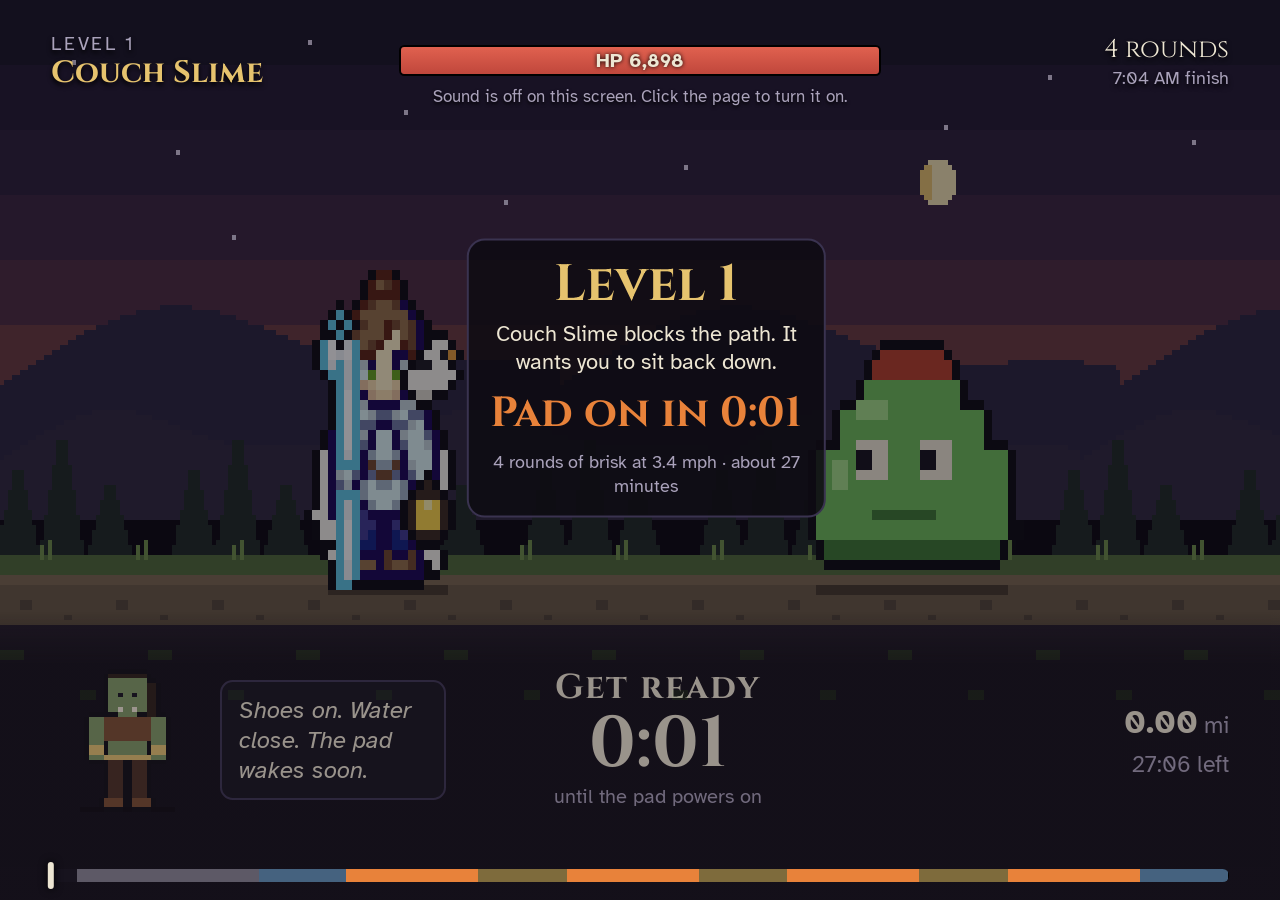
==== battle.html @ 7fdb3bf8 "Update" ====
<!doctype html>
<html lang="en">
<head>
  <meta charset="utf-8">
  <meta name="viewport" content="width=device-width, initial-scale=1">
  <title>Battle Walk · The Brawnforge</title>
  <!--
    battle.html - the walk pad battle for the TV. tv-cue/cast_mara.py casts it at walk time.
    Christon the Cleric fights a monster while you walk. Everything follows the Uno's
    progressive_walk.ino timeline to the second: warm-up, each brisk and easy block, cooldown.
    The ground and her steps move at the pad's speed, and the monster's HP is your distance.
    Display only: no buttons, no saved data.

    In the address:
      level=3        which walk level (1 to 8), same table as the Uno
      t0=...         when the pad's plug turned on, in milliseconds since 1970 (the computer adds this)
      walk=2         which walk this is at this level (1 to 3), for the "walks to next level" line
      offset=2       nudge in seconds if the TV runs ahead (+) or behind (-) the Uno
      sound=0        no sound at all
    When the walk ends, the victory card shows a QR code. Scanning it claims the walk in The Brawnforge.
      music=0        no music (chimes, zaps and Mara still play)
    For trying it out:
      speed=20       runs 20 times faster (no t0 needed)
      at=754         freezes at 754 seconds in (used to check each screen)
  -->
  <link rel="preconnect" href="https://fonts.googleapis.com">
  <link rel="stylesheet" href="https://fonts.googleapis.com/css2?family=Atkinson+Hyperlegible:wght@400;700&family=Cinzel:wght@600;700&display=swap">
  <style>
    :root {
      --bg: #15121d;
      --ink: #ede6d3;
      --muted: #aaa2bb;
      --line: #3a3350;
      --gold: #e6c36e;
      --ember: #e8823a;
      --blood: #c0473c;
      --sky: #7fb3e8;
      --display: "Cinzel", Georgia, serif;
      --body: "Atkinson Hyperlegible", "Segoe UI", system-ui, sans-serif;
    }
    * { box-sizing: border-box; }
    html, body { margin: 0; height: 100%; overflow: hidden; background: var(--bg); color: var(--ink); font-family: var(--body); }

    /* The world is drawn small (320 x 180) and scaled up, so every pixel stays sharp */
    #world { position: fixed; inset: 0; width: 100vw; height: 100vh; image-rendering: pixelated; }

    /* TVs crop the edges a little, so the words stay inside a safe margin */
    .top {
      position: fixed; left: 4vw; right: 4vw; top: 3.5vh;
      display: grid; grid-template-columns: 1fr 1.5fr 1fr; align-items: center; gap: 2vw;
      text-shadow: 0 .3vh .6vh #000;
    }
    .foe-level { font-size: 1.5vw; letter-spacing: .14em; text-transform: uppercase; color: var(--muted); }
    .foe-name { font-family: var(--display); font-weight: 700; font-size: 2.4vw; color: var(--gold); line-height: 1.1; }
    .hp { position: relative; height: 3.4vh; border: .3vh solid #000; background: #2a1f27; border-radius: .6vh; overflow: hidden; }
    .hp-fill { position: absolute; inset: 0; width: 100%; background: linear-gradient(#e0614f, var(--blood)); transform-origin: left; }
    .hp-text { position: absolute; inset: 0; display: grid; place-items: center; font-weight: 700; font-size: 1.6vw; text-shadow: 0 0 .5vh #000; }
    .round { text-align: right; font-family: var(--display); font-size: 2vw; color: var(--ink); }
    .round small { display: block; font-family: var(--body); font-size: 1.4vw; color: var(--muted); }

    .bottom {
      position: fixed; left: 0; right: 0; bottom: 0; height: 32vh;
      padding: 2vh 4vw 5.5vh;
      background: linear-gradient(transparent, rgba(13, 11, 18, .88) 18%);
      display: grid; grid-template-columns: 1.1fr 1fr 1fr; gap: 2.5vw; align-items: center;
    }
    .coach { display: flex; align-items: center; gap: 1.2vw; }
    #mara { width: 17vh; height: 17vh; image-rendering: pixelated; flex: none; }
    .bubble {
      padding: 1.4vh 1.4vw; border: .25vh solid var(--line); border-radius: 1vw; background: rgba(21, 18, 29, .9);
      font-size: 1.9vw; font-style: italic; line-height: 1.25; min-height: 7vh;
    }
    .phase { text-align: center; }
    .phase-name { font-family: var(--display); font-weight: 700; font-size: 2.7vw; letter-spacing: .06em; line-height: 1; }
    .phase-speed { font-size: 1.8vw; color: var(--muted); margin-top: .4vh; }
    .count { font-family: var(--display); font-weight: 700; font-size: 5.6vw; line-height: 1; margin-top: .4vh; font-variant-numeric: tabular-nums; }
    .count.soon { color: var(--ember); animation: pulse .5s ease-in-out infinite alternate; }
    @keyframes pulse { to { transform: scale(1.06); } }
    .then { font-size: 1.6vw; color: var(--muted); margin-top: .4vh; }
    .stats { text-align: right; font-size: 1.8vw; line-height: 1.5; color: var(--muted); }
    .stats b { color: var(--ink); font-size: 2.6vw; }

    /* Where you are in the whole walk */
    .track { position: fixed; left: 4vw; right: 4vw; bottom: 2vh; height: 1.4vh; display: flex; border-radius: .7vh; overflow: hidden; background: #000; }
    .track span { height: 100%; }
    .marker { position: fixed; bottom: 1.2vh; width: .5vw; height: 3vh; background: var(--ink); border-radius: .3vw; box-shadow: 0 0 1vh #000; transform: translateX(-50%); }

    /* Damage numbers float up off the monster */
    .hit { position: fixed; font-family: var(--display); font-weight: 700; font-size: 3.2vw; color: #fff3b0; text-shadow: 0 .3vh 0 #000, 0 0 1vh #000; pointer-events: none; transform: translate(-50%, -50%); }

    /* Big center cards: before the belt starts, and the victory */
    .card {
      position: fixed; left: 50.5%; top: 42%; transform: translate(-50%, -50%);
      width: 28vw; padding: 2vh 1.6vw; text-align: center;
      background: rgba(13, 11, 18, .86); border: .3vh solid var(--line); border-radius: 1.4vw;
    }
    .card.won { left: 72%; top: 47%; width: 36vw; }   /* the foe is gone, so the victory card takes its spot */
    .qr { display: block; margin: 1.6vh auto 0; width: 24vh; height: 24vh; padding: 1vh; background: #fff; border-radius: .8vw; image-rendering: pixelated; }
    .card h1 { margin: 0; font-family: var(--display); font-size: 4vw; color: var(--gold); line-height: 1; }
    .card p { margin: 1.1vh 0 0; font-size: 1.7vw; line-height: 1.3; }
    .card .big { font-family: var(--display); font-weight: 700; font-size: 3.3vw; color: var(--ember); font-variant-numeric: tabular-nums; }
    .card .small { font-size: 1.4vw; color: var(--muted); }
    .sound-note { position: fixed; left: 50%; top: 9.5vh; transform: translateX(-50%); font-size: 1.3vw; color: var(--muted); text-shadow: 0 .2vh .4vh #000; }
    [hidden] { display: none !important; }
  </style>
</head>
<body>
  <canvas id="world" width="320" height="180"></canvas>

  <header class="top">
    <div>
      <div class="foe-level" id="foeLevel"></div>
      <div class="foe-name" id="foeName"></div>
    </div>
    <div class="hp"><div class="hp-fill" id="hpFill"></div><div class="hp-text" id="hpText"></div></div>
    <div class="round" id="round"></div>
  </header>

  <section class="bottom" id="bottom">
    <div class="coach">
      <canvas id="mara" width="32" height="32" role="img" aria-label="Mara the Unbent"></canvas>
      <div class="bubble" id="bubble"></div>
    </div>
    <div class="phase">
      <div class="phase-name" id="phaseName"></div>
      <div class="phase-speed" id="phaseSpeed"></div>
      <div class="count" id="count"></div>
      <div class="then" id="then"></div>
    </div>
    <div class="stats" id="stats"></div>
  </section>

  <div class="track" id="track"></div>
  <div class="marker" id="marker"></div>
  <div class="sound-note" id="soundNote" hidden>Sound is off on this screen. Click the page to turn it on.</div>
  <div class="hit" id="hit0"></div>
  <div class="hit" id="hit1"></div>

  <div class="card" id="card" hidden>
    <h1 id="cardTitle"></h1>
    <p id="cardLine"></p>
    <p class="big" id="cardBig"></p>
    <p class="small" id="cardSmall"></p>
    <canvas class="qr" id="qr" hidden role="img" aria-label="QR code to claim this walk"></canvas>
  </div>

  <!-- Mara's drawings from the app (SPRITES, PAL, playSprite). Nothing else from the app. -->
  <script src="js/data/sprites.js"></script>
  <script src="js/sprite.js"></script>
  <script src="js/vendor/qrcode.js"></script>

  <script>
  (function () {
    const params = new URLSearchParams(location.search);
    const num = (name, fallback) => (params.has(name) && !isNaN(Number(params.get(name))) ? Number(params.get(name)) : fallback);

    // ===== The Uno's walk, copied from progressive_walk.ino. Keep these the same as the sketch. =====
    const LEVELS = [   // { + presses for brisk, brisk minutes, easy minutes, rounds }
      [2, 3, 2, 4], [2, 4, 2, 4], [2, 4, 1, 5], [2, 5, 1, 5],
      [3, 3, 2, 5], [3, 4, 2, 5], [3, 5, 1, 5], [3, 6, 1, 5],
    ];
    const UNO = {
      bootMs: 300,         // the Uno starting up after the plug turns on
      warningSec: 30, startPresses: 1, hopOnSec: 60,
      rampPresses: 11, rampSec: 180, warmupMin: 2, cooldownMin: 2,
      pressMs: 150, gapMs: 600,
    };
    const STEP_MPH = 0.2;  // one + press on this pad
    const BASE_MPH = 3.0;

    const level = Math.min(8, Math.max(1, Math.round(num('level', 1))));
    const walkNo = Math.round(num('walk', 0));   // 1 to 3, if the computer told us
    const perLevel = 3;

    /** Works out the whole walk the way the Uno runs it, in seconds from the plug turning on. */
    function buildWalk(lvl) {
      const [presses, briskMin, easyMin, rounds] = LEVELS[lvl - 1];
      const press = UNO.pressMs + UNO.gapMs;
      let ms = UNO.bootMs;
      const speeds = [{ t: 0, mph: 0 }];
      const segs = [];
      const add = (type, start, extra) => segs.push(Object.assign({ type, start: start / 1000, end: ms / 1000 }, extra));
      const wait = (sec) => { ms += sec * 1000 + 600; }; // waitSeconds() beeps twice (0.6 s) 5 s before the end

      ms += 2000 + lvl * 700 + 2000;                          // low beeps = the level
      ms += Math.ceil(UNO.warningSec / 5) * 5000;             // one beep every 5 seconds
      ms += 900;                                              // three fast beeps
      const beltOn = ms + UNO.pressMs;                        // ON/OFF: the belt starts at 0.6
      speeds.push({ t: beltOn / 1000, mph: 0.6 });
      ms += UNO.startPresses * press + 1000;
      segs.push({ type: 'boot', start: 0, end: beltOn / 1000 });

      let start = beltOn;
      wait(UNO.hopOnSec);
      add('hopon', start, { mph: 0.6 });

      start = ms;
      for (let i = 0; i < UNO.rampPresses; i++) {
        speeds.push({ t: (ms + UNO.pressMs) / 1000, mph: 0.6 + (BASE_MPH - 0.6) * (i + 1) / UNO.rampPresses });
        ms += press + Math.floor(UNO.rampSec * 1000 / UNO.rampPresses);
      }
      add('ramp', start, { mph: BASE_MPH });

      start = ms;
      wait(UNO.warmupMin * 60);
      add('warmup', start, { mph: BASE_MPH });

      const brisk = BASE_MPH + presses * STEP_MPH;
      for (let r = 1; r <= rounds; r++) {
        start = ms;
        for (let k = 1; k <= presses; k++) { speeds.push({ t: (ms + UNO.pressMs) / 1000, mph: BASE_MPH + k * STEP_MPH }); ms += press; }
        wait(briskMin * 60);
        add('brisk', start, { mph: brisk, round: r });

        start = ms;
        for (let k = 1; k <= presses; k++) { speeds.push({ t: (ms + UNO.pressMs) / 1000, mph: brisk - k * STEP_MPH }); ms += press; }
        const last = r === rounds;
        wait((last ? UNO.cooldownMin : easyMin) * 60);
        add(last ? 'cooldown' : 'easy', start, { mph: BASE_MPH, round: r });
      }

      ms += 900;                                               // three beeps, then ON/OFF: the pad ramps itself down
      const end = (ms + UNO.pressMs) / 1000;
      speeds.push({ t: end, mph: 0 });

      // Miles walked at each speed change, so distance at any moment is quick to find
      let miles = 0;
      speeds.forEach((s, i) => {
        if (i > 0) miles += speeds[i - 1].mph * (s.t - speeds[i - 1].t) / 3600;
        s.miles = miles;
      });
      return { segs, speeds, end, rounds, brisk, totalMiles: miles };
    }

    const WALK = buildWalk(level);

    function speedAt(t) {
      let s = WALK.speeds[0];
      for (const p of WALK.speeds) { if (p.t <= t) s = p; else break; }
      return s;
    }
    function milesAt(t) {
      const s = speedAt(t);
      return s.miles + s.mph * (Math.max(t, s.t) - s.t) / 3600;
    }
    function segAt(t) {
      if (t < 0) return { type: 'before', start: -Infinity, end: 0, index: -1 };
      for (let i = 0; i < WALK.segs.length; i++) {
        if (t < WALK.segs[i].end) return Object.assign({ index: i }, WALK.segs[i]);
      }
      return { type: 'done', start: WALK.end, end: Infinity, index: WALK.segs.length };
    }

    // ===== The clock: seconds since the plug turned on =====
    const offset = num('offset', 0);
    const fixedAt = params.has('at') ? num('at', 0) : null;
    const speedUp = num('speed', 1);
    const t0 = params.has('t0') ? num('t0', Date.now()) : Date.now() + 2000;
    const loadedAt = Date.now();
    function now() {
      if (fixedAt !== null) return fixedAt;
      if (speedUp !== 1) return ((loadedAt - t0) + (Date.now() - loadedAt) * speedUp) / 1000 + offset;
      return (Date.now() - t0) / 1000 + offset;
    }

    // ===== The foes, one per level =====
    const FOES = [
      { name: 'Couch Slime', line: 'It wants you to sit back down.', draw: slime, pal: { m: '#6fbf5a', n: '#a6e08a', d: '#3d7a35', x: '#b8402c' } },
      { name: 'Snooze Bat', line: 'It feeds on the snooze button.', draw: bat, pal: { m: '#6a4f8a', n: '#9b86b8', d: '#3e2c57', x: '#c0566b' } },
      { name: 'Doomscroll Wisp', line: 'It glows like a phone at 2 a.m.', draw: wisp, pal: { m: '#8fb8e8', n: '#d4e6ff', d: '#2b3a55', x: '#7fe8ff' } },
      { name: 'Someday Toad', line: 'It croaks "tomorrow" every time.', draw: toad, pal: { m: '#8a8f3a', n: '#d6d08a', d: '#555a22', x: '#e8823a' } },
      { name: 'Gloom Golem', line: 'Heavy. Slow. Beatable.', draw: golem, pal: { m: '#8b8f99', n: '#b9bdc6', d: '#5a5e68', x: '#b47cff' } },
      { name: 'Excuse Imp', line: 'It has a reason for everything.', draw: imp, pal: { m: '#c0473c', n: '#f2ead8', d: '#7a2a2a', x: '#2b1d14' } },
      { name: 'Lethargy Wyrm', line: 'It coils around tired legs.', draw: wyrm, pal: { m: '#7a5aa8', n: '#c9b3e8', d: '#4b3570', x: '#ffe08a' } },
      { name: 'The Sloth King', line: 'The last boss of the couch.', draw: slothKing, pal: { m: '#8a6a4a', n: '#d9c3a0', d: '#4a3526', x: '#e6c36e' }, boss: true },
    ];
    const FOE = FOES[level - 1];

    // ===== Pixel art. Each part is [color letter, x, y, width, height] on a 32 x 32 grid. =====
    const COMMON = { v: '#f2ead8', E: '#15121d' };
    // Christon the Cleric, copied pixel for pixel from her sprite in the Shawnee Home Hub.
    // One letter per pixel, '.' = empty. 18 wide, 32 tall.
    const CLERIC_PAL = {
      B: '#190657', C: '#5ec8e6', D: '#f7f5ee', E: '#ddf6f7', F: '#95714b', G: '#724930',
      H: '#5a2314', I: '#6e79a6', J: '#c2d2d9', K: '#ffffff', L: '#3a2a20', M: '#a1b3c6',
      N: '#fff2ca', O: '#eef3f7', P: '#ffd84a', Q: '#3f3b93', R: '#132385', S: '#f6dcaf',
      T: '#1c1a22', U: '#e4c19c', V: '#65a520', W: '#dcd8cd', X: '#e39a3b', Y: '#fff3b0',
    };
    const CLERIC = [
      '........HH........',
      '.......HFGH.......',
      '.......HHHH.......',
      '......HGFFGB......',
      '...C.HFFFFFFB.....',
      '..C.C.GFFHGFGB....',
      '...C.GFFFHNFGB....',
      '.CK.OCFGHNNHGB.DD.',
      '.CKOKCHHNNBBH.DDTX',
      '.COCOCJBNNBJ.TTDD.',
      '..CCOCEVNNV.DDDDDD',
      '...COCUSNNS.DDDDD.',
      '...CKCBUSSUB.WW...',
      '...CKCJBBBBJJ.....',
      '...CKCEJIIJEIIB...',
      '...CKCIIBBIIJEB...',
      '..BCKCJBEEBJEEIB..',
      '..BCKCIBEEBIEEJB..',
      '.DBCOCBMEEMBEEEBD.',
      '.DBCCCBGMMGBJEEBD.',
      '.DBJEIBIGGIBIE.BD.',
      '.DBIJBMEMMEMB.L.D.',
      '.DBCCCMEEEEM.LLL..',
      '.DBCOCBMEEM.LPYPL.',
      'DDBCOCQBBBB.LPPPL.',
      '.DDCKCQQBBQ.LPPPL.',
      '.DDCKCQRBBRQ.LLL..',
      '...CKCRRBBRRB.....',
      '..DCKCBBBGBBGBDD..',
      '...COCFFBGFFGB.D..',
      '...COCBBBBBBBB....',
      '...CC.............',
    ];
    const CLERIC_LEFT = 7;  // where her grid sits on the 32 x 32 canvas

    // Her walk: f = 0 to 3. On 1 and 3 one boot lifts (left, then right). The lantern flickers.
    // cast = the staff blazes white for an attack.
    function cleric(f, cast) {
      const rows = CLERIC.map((r) => r.split(''));
      const lift = f === 1 ? [6, 9] : f === 3 ? [10, 13] : null;
      if (lift) {
        for (let y = 28; y <= 30; y++) for (let x = lift[0]; x <= lift[1]; x++) {
          rows[y - 1][x] = rows[y][x] === '.' ? rows[y - 1][x] : rows[y][x];
          rows[y][x] = y === 30 ? '.' : rows[y + 1][x];
        }
      }
      for (const r of rows) for (let x = 0; x < r.length; x++) {
        if (f % 2 && r[x] === 'P') r[x] = 'Y'; else if (f % 2 && r[x] === 'Y') r[x] = 'P';
        if (cast && x <= 5 && (r[x] === 'C' || r[x] === 'O')) r[x] = 'K';
      }
      const pad = '.'.repeat(CLERIC_LEFT);
      return rows.map((r) => pad + r.join(''));
    }

    // The foes face left, toward her. f = 0 or 1 (their idle bob).
    function slime(f) {
      const s = f ? 1 : 0; // squish
      return [
        ['d', 5, 27, 22, 2], ['m', 4 - s, 18 + s, 24 + 2 * s, 9 - s], ['m', 7 - s, 14 + s, 18 + 2 * s, 4], ['m', 10, 11 + s, 12, 3],
        ['n', 9, 13 + s, 4, 2], ['n', 6 - s, 19 + s, 2, 3], ['x', 11, 9 + s, 10, 2], ['x', 12, 8 + s, 8, 1],
        ['v', 9, 17 + s, 4, 4], ['v', 17, 17 + s, 4, 4], ['E', 9, 18 + s, 2, 2], ['E', 17, 18 + s, 2, 2], ['d', 11, 24, 8, 1],
      ];
    }
    function bat(f) {
      const w = f ? 4 : 0; // wings up or down
      return [
        ['d', 2, 8 + w, 10, 3], ['d', 4, 11 + w, 8, 3], ['d', 7, 14 + w, 5, 2],
        ['d', 20, 8 + w, 10, 3], ['d', 20, 11 + w, 8, 3], ['d', 20, 14 + w, 5, 2],
        ['m', 12, 11, 8, 10], ['m', 12, 8, 2, 3], ['m', 18, 8, 2, 3], ['n', 13, 16, 6, 4],
        ['x', 13, 6, 6, 2], ['x', 18, 4, 2, 2], ['v', 19, 3, 1, 1],
        ['E', 13, 13, 2, 1], ['E', 17, 13, 2, 1], ['v', 15, 18, 1, 1], ['n', 14, 21, 1, 2], ['n', 17, 21, 1, 2],
      ];
    }
    function wisp(f) {
      const s = f ? 1 : 0;
      return [
        ['m', 9, 6, 14, 16], ['m', 7, 9, 18, 12], ['n', 10, 8, 3, 3],
        ['m', 7 + s, 21, 4, 3], ['m', 14 + s, 21, 4, 3], ['m', 21 - s, 21, 4, 2],
        ['E', 11, 12, 2, 3], ['E', 17, 12, 2, 3], ['d', 13, 17, 4, 1],
        ['m', 6, 16, 3, 2], ['d', 2, 13, 5, 9], ['x', 3, 14, 3, 6], ['v', 4, 15, 1, 1],
      ];
    }
    function toad(f) {
      const p = f ? 2 : 0; // throat puffs out
      return [
        ['d', 3, 24, 6, 3], ['d', 23, 24, 6, 3], ['m', 4, 16, 24, 10], ['m', 7, 13, 18, 3],
        ['m', 7, 9, 6, 5], ['m', 19, 9, 6, 5], ['v', 8, 10, 4, 3], ['v', 20, 10, 4, 3], ['E', 8, 11, 2, 2], ['E', 20, 11, 2, 2],
        ['n', 9 - p, 19, 14 + p, 6], ['d', 6, 17, 20, 1], ['d', 14, 14, 2, 1], ['d', 22, 15, 2, 1], ['d', 25, 19, 2, 1],
      ];
    }
    function golem(f) {
      const a = f ? 1 : 0;
      return [
        ['n', 9, 0, 14, 3], ['n', 7, 1, 4, 2], ['n', 21, 1, 4, 2], ['x', 12, 3, 1, 1], ['x', 17, 4, 1, 1],
        ['d', 9, 23, 5, 7], ['d', 18, 23, 5, 7], ['m', 7, 12, 18, 11], ['m', 11, 5, 10, 7],
        ['d', 3, 12 + a, 4, 12], ['d', 25, 12 - a, 4, 12], ['m', 2, 24 + a, 6, 4], ['m', 24, 24 - a, 6, 4],
        ['x', 12, 8, 3, 2], ['x', 17, 8, 3, 2], ['d', 14, 15, 1, 4], ['d', 15, 18, 3, 1], ['n', 8, 13, 4, 2],
      ];
    }
    function imp(f) {
      const w = f ? 2 : 0;
      return [
        ['d', 2, 10 - w, 8, 8], ['d', 22, 10 - w, 8, 8],
        ['m', 12, 23, 3, 5], ['m', 17, 23, 3, 5], ['m', 12, 15, 8, 8], ['m', 10, 6, 12, 9],
        ['x', 9, 2, 2, 4], ['x', 21, 2, 2, 4],
        ['m', 20, 21, 6, 2], ['m', 25, 18, 2, 3], ['d', 25, 15, 3, 3],
        ['v', 12, 9, 3, 2], ['v', 17, 9, 3, 2], ['E', 12, 9, 1, 2], ['E', 17, 9, 1, 2], ['v', 13, 12, 6, 1],
        ['n', 4, 17, 6, 9], ['d', 5, 19, 4, 1], ['d', 5, 21, 4, 1], ['d', 5, 23, 3, 1], ['m', 9, 18, 3, 2],
      ];
    }
    function wyrm(f) {
      const h = f ? 1 : 0;
      return [
        ['m', 6, 22, 22, 6], ['m', 9, 18, 16, 4], ['n', 9, 25, 18, 2],
        ['m', 8, 9 + h, 5, 10], ['n', 9, 12 + h, 2, 7], ['m', 3, 5 + h, 10, 6], ['m', 1, 7 + h, 3, 3],
        ['x', 6, 6 + h, 2, 2], ['E', 6, 7 + h, 1, 1], ['d', 2, 8 + h, 1, 1],
        ['d', 12, 16, 2, 2], ['d', 17, 16, 2, 2], ['d', 22, 20, 2, 2], ['d', 9, 4 + h, 2, 2], ['d', 12, 5 + h, 2, 2],
      ];
    }
    function slothKing(f) {
      const a = f ? 1 : 0;
      return [
        ['d', 9, 26, 5, 4], ['d', 18, 26, 5, 4], ['m', 7, 10, 18, 16],
        ['m', 2, 12 + a, 5, 13], ['m', 25, 12 - a, 5, 13], ['v', 2, 25 + a, 1, 2], ['v', 4, 25 + a, 1, 2], ['v', 26, 25 - a, 1, 2], ['v', 28, 25 - a, 1, 2],
        ['n', 11, 15, 10, 9], ['m', 9, 3, 14, 9], ['n', 11, 6, 10, 5], ['d', 11, 7, 4, 2], ['d', 17, 7, 4, 2],
        ['E', 12, 7, 1, 1], ['E', 18, 7, 1, 1], ['E', 15, 9, 2, 1],
        ['x', 11, 1, 10, 2], ['x', 11, 0, 1, 1], ['x', 15, 0, 2, 1], ['x', 20, 0, 1, 1], ['c', 15, 1, 2, 1],
      ];
    }

    /** Draws parts to a small canvas with the same dark outline as Mara. white = a hit flash. */
    const spriteCache = new Map();
    function sprite(key, parts, pal, white, halo) {
      const id = key + (white ? ':w' : '') + (halo ? ':h' + halo : '');
      if (halo) white = halo;
      if (spriteCache.has(id)) return spriteCache.get(id);
      const size = 32;
      const grid = Array.from({ length: size }, () => Array(size).fill(null));
      const colorOf = (ch) => (ch === 'c' && !pal.c ? '#e6c36e' : (pal[ch] || COMMON[ch] || '#ff00ff'));
      if (typeof parts[0] === 'string') {   // letter rows, one letter per pixel
        parts.forEach((row, y) => [...row].forEach((ch, x) => {
          if (ch !== '.' && y < size && x < size) grid[y][x] = white ? (white === true ? '#ffffff' : white) : colorOf(ch);
        }));
      } else {                              // rectangles
        for (const [ch, x0, y0, w, h] of parts) {
          for (let y = Math.max(0, y0); y < Math.min(size, y0 + h); y++)
            for (let x = Math.max(0, x0); x < Math.min(size, x0 + w); x++) grid[y][x] = white ? (white === true ? '#ffffff' : white) : colorOf(ch);
        }
      }
      const canvas = document.createElement('canvas');
      canvas.width = canvas.height = size;
      const g = canvas.getContext('2d');
      const solid = (x, y) => y >= 0 && y < size && x >= 0 && x < size && grid[y][x];
      g.fillStyle = '#0d0b12';
      if (!halo) for (let y = 0; y < size; y++) for (let x = 0; x < size; x++)
        if (!solid(x, y) && (solid(x + 1, y) || solid(x - 1, y) || solid(x, y + 1) || solid(x, y - 1))) g.fillRect(x, y, 1, 1);
      for (let y = 0; y < size; y++) for (let x = 0; x < size; x++)
        if (grid[y][x]) { g.fillStyle = grid[y][x]; g.fillRect(x, y, 1, 1); }
      spriteCache.set(id, canvas);
      return canvas;
    }

    // ===== Drawing the world (320 x 180, scaled up) =====
    const world = document.getElementById('world');
    const g = world.getContext('2d');
    g.imageSmoothingEnabled = false;
    const GROUND = 118;             // where feet land
    const PX_PER_MILE = 21600;      // 3.0 mph scrolls 18 pixels a second
    const CLERIC_X = 64;
    const FOE_X = 196;
    const FOE_SCALE = FOE.boss ? 2.5 : 2;

    const SKY = ['#1a1528', '#221a33', '#2c1f3b', '#3a2540', '#4d2c42', '#6a3a40', '#8a4b3c'];
    const STARS = [[18, 12], [44, 30], [77, 8], [101, 22], [140, 14], [171, 33], [205, 9], [236, 25], [262, 15], [298, 28], [126, 40], [58, 47]];

    function hills(scroll, factor, every, base, color, height) {
      g.fillStyle = color;
      const shift = -((scroll * factor) % every);
      for (let x = shift - every; x < 320 + every; x += every) {
        for (let i = 0; i < every; i++) {
          const k = i / every;
          const h = height * (0.55 + 0.45 * Math.sin(k * Math.PI)) * (0.8 + 0.2 * Math.sin(k * 7.1));
          g.fillRect(Math.floor(x + i), Math.floor(base - h), 1, Math.ceil(h) + 2);
        }
      }
    }
    function trees(scroll, factor, every, base, color) {
      const shift = -((scroll * factor) % every);
      g.fillStyle = color;
      for (let x = shift - every; x < 320 + every; x += every) {
        for (const [dx, tall] of [[4, 18], [15, 24], [27, 15]]) {
          const cx = Math.floor(x + dx);
          for (let y = 0; y < tall; y++) {
            const half = Math.floor((y / tall) * 5) + 1;
            g.fillRect(cx - half, base - tall + y, half * 2 + 1, 1);
          }
          g.fillRect(cx, base, 1, 3);
        }
      }
    }
    function ground(scroll) {
      g.fillStyle = '#2b2330'; g.fillRect(0, GROUND - 6, 320, 74);
      g.fillStyle = '#6b5a46'; g.fillRect(0, GROUND - 3, 320, 10);           // the path
      g.fillStyle = '#7d6a52'; g.fillRect(0, GROUND - 3, 320, 2);
      g.fillStyle = '#4f6b3a'; g.fillRect(0, GROUND - 7, 320, 4);            // grass edge
      const shift = -(scroll % 24);
      for (let x = shift - 24; x < 344; x += 24) {
        g.fillStyle = '#54473a'; g.fillRect(Math.floor(x + 5), GROUND + 2, 3, 2); g.fillRect(Math.floor(x + 16), GROUND + 5, 2, 1);
        g.fillStyle = '#6f8f4a'; g.fillRect(Math.floor(x + 10), GROUND - 9, 1, 3); g.fillRect(Math.floor(x + 12), GROUND - 10, 1, 4);
      }
      const shift2 = -((scroll * 1.4) % 37);
      g.fillStyle = '#3d4f2e';
      for (let x = shift2 - 37; x < 360; x += 37) { g.fillRect(Math.floor(x), GROUND + 12, 6, 2); g.fillRect(Math.floor(x + 20), GROUND + 20, 4, 2); }
    }

    function drawWorld(t, seg) {
      const miles = milesAt(t);
      const scroll = miles * PX_PER_MILE;
      SKY.forEach((c, i) => { g.fillStyle = c; g.fillRect(0, i * 13, 320, 14); });
      g.fillStyle = '#d9cfe8'; for (const [x, y] of STARS) g.fillRect(x, y, 1, 1);
      g.fillStyle = '#f2e3b3'; g.fillRect(231, 33, 7, 7); g.fillRect(232, 32, 5, 9); g.fillRect(230, 34, 9, 5);
      g.fillStyle = '#e6c36e'; g.fillRect(230, 34, 2, 5); g.fillRect(231, 33, 2, 7); // the moon
      hills(scroll, 0.06, 140, 92, '#2a2440', 34);
      hills(scroll, 0.16, 90, 102, '#30283f', 22);
      trees(scroll, 0.4, 44, GROUND - 6, '#1f2a26');
      ground(scroll);

      const done = seg.type === 'done';
      const sinceEnd = t - WALK.end;
      const mph = speedAt(t).mph;
      const casting = seg.type === 'brisk' && boltState(t, seg).casting;

      // Her steps follow the distance: about 2.2 feet a step, 2 drawings per step
      const steps = miles * 5280 / 2.2;
      const frame = mph > 0 ? Math.floor(steps * 2) % 4 : 0;
      // Bolts and the final beam start at her staff and pass behind her, so draw them first
      if (seg.type === 'brisk') drawBolt(t, seg, 'trail');
      if (seg.type === 'cooldown' && seg.end - t < 8) finalBeam(t, seg);

      const glow = seg.type === 'easy' || seg.type === 'cooldown';
      const hop = frame % 2 ? 2 : 0;   // a little hop on each step
      if (glow) { // charging: a soft halo around her
        const halo = sprite('cleric' + frame, cleric(frame, false), CLERIC_PAL, false, '#9be4ff');
        g.globalAlpha = 0.3 + 0.15 * Math.sin(t * 3);
        for (const [dx, dy] of [[-3, 0], [3, 0], [0, -3], [0, 3], [-2, -2], [2, -2], [-2, 2], [2, 2]])
          g.drawImage(halo, CLERIC_X + dx, GROUND - 64 - hop + dy, 64, 64);
        g.globalAlpha = 1;
      }
      g.fillStyle = 'rgba(0, 0, 0, .35)'; g.fillRect(CLERIC_X + 18, GROUND - 1, 30, 2);
      g.drawImage(sprite('cleric' + frame + casting, cleric(frame, casting), CLERIC_PAL), CLERIC_X, GROUND - 64 - hop, 64, 64);
      if (casting) { // the star on her staff flares
        const cx = CLERIC_X + 23, cy = GROUND - 64 - hop + 11;
        g.fillStyle = 'rgba(190, 240, 255, .8)';
        g.fillRect(cx - 9, cy, 18, 2); g.fillRect(cx, cy - 9, 2, 18);
        g.fillStyle = '#ffffff'; g.fillRect(cx - 2, cy - 2, 6, 6);
      }

      // The foe: bobs, flashes when hit, falls at the end
      const size = 32 * FOE_SCALE;
      const bob = Math.floor(t * 2) % 2;
      let alpha = 1, squash = 0;
      if (done) { alpha = Math.max(0, 1 - sinceEnd / 1.5); squash = Math.min(1, sinceEnd / 1.5); }
      if (alpha > 0) {
        const flash = !done && seg.type === 'brisk' && boltState(t, seg).impact;
        const shake = flash ? (Math.floor(t * 30) % 2 ? 2 : -2) : 0;
        const h = size * (1 - squash * 0.6);
        g.globalAlpha = alpha;
        g.fillStyle = 'rgba(0, 0, 0, .35)'; g.fillRect(FOE_X + 8, GROUND - 1, size - 16, 2);
        g.drawImage(sprite('foe' + bob + (flash ? 'w' : ''), FOE.draw(bob), FOE.pal, flash), FOE_X + shake, GROUND - h, size, h);
        g.globalAlpha = 1;
      }
      if (done && sinceEnd < 3) burst(FOE_X + size / 2, GROUND - size / 2, sinceEnd);

      if (seg.type === 'brisk') drawBolt(t, seg, 'impact');
      if (glow && !done) sparkles(t);
      if (seg.type === 'boot' || seg.type === 'before') { g.fillStyle = 'rgba(13, 11, 18, .45)'; g.fillRect(0, 0, 320, 180); }
    }

    // Brisk = attack: a holy bolt every 2.5 seconds
    const BOLT_EVERY = 2.5, BOLT_FLY = 0.45;
    function boltState(t, seg) {
      const since = t - seg.start - 1;
      if (since < 0) return { k: -1 };
      const k = Math.floor(since / BOLT_EVERY);
      const into = since - k * BOLT_EVERY;
      return { k, into, casting: into < BOLT_FLY + 0.1, impact: into >= BOLT_FLY && into < BOLT_FLY + 0.3 };
    }
    function drawBolt(t, seg, part) {
      const s = boltState(t, seg);
      if (s.k < 0) return;
      const fromX = CLERIC_X + 22, fromY = GROUND - 55, toX = FOE_X + 20, toY = GROUND - 34;
      if (part === 'trail' && s.into < BOLT_FLY) {
        const p = s.into / BOLT_FLY;
        const x = fromX + (toX - fromX) * p, y = fromY + (toY - fromY) * p;
        const big = s.k === 0 && seg.round > 1; // the first bolt after an easy block is the charged one
        for (let i = 0; i < 6; i++) {
          g.fillStyle = i === 0 ? '#ffffff' : `rgba(94, 200, 230, ${0.85 - i * 0.12})`;
          const r = (big ? 4 : 2) - Math.min(i, 3) * 0.4;
          g.fillRect(Math.floor(x - i * 5 - r), Math.floor(y - i * (toY - fromY) / 50 - r), Math.ceil(r * 2), Math.ceil(r * 2));
        }
      } else if (part === 'impact' && s.impact) {
        const r = 6 + (s.into - BOLT_FLY) * 30;
        g.fillStyle = 'rgba(220, 246, 255, .75)';
        g.fillRect(Math.floor(toX - r / 2), Math.floor(toY - r / 2), Math.ceil(r), Math.ceil(r));
      }
    }
    function sparkles(t) {
      g.fillStyle = '#ddf6f7';
      for (let i = 0; i < 7; i++) {
        const p = (t * 0.6 + i / 7) % 1;
        const x = CLERIC_X + 18 + ((i * 13) % 32);
        g.fillRect(x, Math.floor(GROUND - 8 - p * 60), 1, 2);
      }
    }
    // The last 8 seconds of the cooldown: a beam from her staff that grows until the foe falls
    function finalBeam(t, seg) {
      const p = 1 - (seg.end - t) / 8;
      const fromX = CLERIC_X + 22, fromY = GROUND - 55, toX = FOE_X + 24, toY = GROUND - 16 * FOE_SCALE;
      const thick = 2 + Math.round(p * 5);
      for (let x = fromX; x <= toX; x++) {
        const y = Math.round(fromY + (toY - fromY) * (x - fromX) / (toX - fromX));
        g.fillStyle = `rgba(94, 200, 230, ${0.35 + p * 0.5})`;
        g.fillRect(x, y - thick, 1, thick * 2 + 1);
        g.fillStyle = '#ffffff';
        g.fillRect(x, y, 1, 1);
      }
    }
    function burst(cx, cy, s) {
      for (let i = 0; i < 16; i++) {
        const a = (i / 16) * Math.PI * 2;
        const d = s * 40;
        g.fillStyle = i % 2 ? '#fff3b0' : '#e6c36e';
        g.globalAlpha = Math.max(0, 1 - s / 3);
        g.fillRect(Math.floor(cx + Math.cos(a) * d), Math.floor(cy + Math.sin(a) * d), 2, 2);
      }
      g.globalAlpha = 1;
    }

    // ===== Words on screen =====
    const $ = (id) => document.getElementById(id);
    const NAMES = {
      before: 'Get ready', boot: 'Level ' + level, hopon: 'Step on', ramp: 'Speeding up',
      warmup: 'Warm-up', brisk: 'Brisk', easy: 'Easy', cooldown: 'Cooldown', done: 'Victory',
    };
    const COLORS = { hopon: '#aaa2bb', ramp: '#aaa2bb', warmup: '#7fb3e8', brisk: '#e8823a', easy: '#e6c36e', cooldown: '#7fb3e8', done: '#e6c36e' };

    const MARA = {
      before: ['Shoes on. Water close. The pad wakes soon.'],
      boot: [`Count the beeps. ${level} for level ${level}. Then step on.`],
      hopon: ['Step on. Slow and steady.'],
      ramp: ['Speeding up. Find your rhythm.'],
      warmup: ['Warm-up. Loosen your shoulders.', 'Long steps. Arms swing.'],
      brisk: ['Brisk. Hit it hard.', 'Every step is damage.', 'Eyes up. Arms swing.', "It's tiring. Good."],
      lastBrisk: ['Last round. Make it count.', 'Everything you have. Now.'],
      easy: ['Ease off. Breathe. Charge the next one.', 'Slow down. The light builds.'],
      cooldown: ['Cooldown. Finish it.', 'Easy steps. Let the beam do the work.'],
      done: ['Down it goes. Scan the code to claim it.'],
    };
    function maraLine(seg, t) {
      let key = seg.type;
      if (key === 'brisk' && seg.round === WALK.rounds) key = 'lastBrisk';
      const lines = MARA[key] || MARA.before;
      const into = isFinite(seg.start) ? Math.max(0, t - seg.start) : 0;
      return lines[Math.floor(into / 40) % lines.length];
    }

    const mmss = (sec) => {
      sec = Math.max(0, Math.ceil(sec));
      return Math.floor(sec / 60) + ':' + String(sec % 60).padStart(2, '0');
    };
    const clockAt = (sec) => new Date(t0 + sec * 1000).toLocaleTimeString([], { hour: 'numeric', minute: '2-digit' });

    function nextSeg(seg) {
      return WALK.segs[seg.index + 1] || null;
    }
    function speedText(mph) { return mph.toFixed(1) + ' mph'; }

    // The track along the bottom: one colored piece per part of the walk
    const track = $('track');
    for (const s of WALK.segs) {
      const span = document.createElement('span');
      span.style.width = ((s.end - s.start) / WALK.end * 100) + '%';
      span.style.background = s.type === 'boot' ? '#2a2438' : COLORS[s.type];
      span.style.opacity = s.type === 'brisk' ? 1 : 0.55;
      track.appendChild(span);
    }

    $('foeLevel').textContent = 'Level ' + level + (walkNo ? ` · walk ${walkNo} of ${perLevel}` : '');
    $('foeName').textContent = FOE.name;
    const totalHp = Math.round(WALK.totalMiles * 5280);   // 1 HP = 1 foot you walk

    let lastPhase = null, lastMaraSprite = null;
    const hits = [$('hit0'), $('hit1')];

    function render() {
      const t = now();
      const seg = segAt(t);
      drawWorld(t, seg);

      const miles = Math.min(milesAt(t), WALK.totalMiles);
      const hp = Math.max(0, totalHp - Math.round(miles * 5280));
      $('hpFill').style.transform = `scaleX(${hp / totalHp})`;
      $('hpText').textContent = 'HP ' + hp.toLocaleString();

      const round = seg.round || (seg.type === 'done' ? WALK.rounds : 0);
      $('round').innerHTML = round ? `Round ${round} of ${WALK.rounds}<small>${clockAt(WALK.end)} finish</small>`
        : `${WALK.rounds} rounds<small>${clockAt(WALK.end)} finish</small>`;

      // The phase, the speed, and the big countdown to the next speed change
      const next = nextSeg(seg);
      $('phaseName').textContent = NAMES[seg.type];
      $('phaseName').style.color = COLORS[seg.type] || 'var(--ink)';
      const mph = seg.type === 'ramp' ? speedAt(t).mph : (seg.mph || 0);
      $('phaseSpeed').textContent = seg.type === 'ramp' ? `${speedText(mph)} → 3.0` : seg.mph ? speedText(seg.mph) : '';
      const left = seg.end - t;
      const showCount = seg.type !== 'done';
      $('count').textContent = showCount ? mmss(seg.type === 'before' ? -t : left) : '';
      $('count').classList.toggle('soon', showCount && left <= 5.6 && seg.type !== 'before');
      $('then').textContent = seg.type === 'before' ? 'until the pad powers on'
        : seg.type === 'boot' ? 'until the belt starts'
        : next ? `then ${NAMES[next.type].toLowerCase()}${next.mph ? ' · ' + speedText(next.mph) : ''}`
        : seg.type === 'cooldown' ? 'then the pad slows to a stop' : '';

      $('stats').innerHTML = `<b>${miles.toFixed(2)}</b> mi<br>${mmss(Math.max(0, WALK.end - t))} left`;

      // Mara
      $('bubble').textContent = maraLine(seg, t);
      const maraSprite = seg.type === 'brisk' || seg.type === 'done' ? 'power-pose' : 'idle';
      if (maraSprite !== lastMaraSprite) { playSprite($('mara'), SPRITES[maraSprite]); lastMaraSprite = maraSprite; }

      // The track marker
      const p = Math.min(1, Math.max(0, t / WALK.end));
      const rect = track.getBoundingClientRect();
      $('marker').style.left = (rect.left + rect.width * p) + 'px';

      // Damage numbers during brisk: the HP you took off since the last bolt
      hits.forEach((el) => { el.style.opacity = 0; });
      if (seg.type === 'brisk') {
        const s = boltState(t, seg);
        if (s.k >= 0 && s.into >= BOLT_FLY) {
          const hitT = seg.start + 1 + s.k * BOLT_EVERY + BOLT_FLY;
          const dmg = Math.round((milesAt(hitT) - milesAt(hitT - BOLT_EVERY)) * 5280);
          const age = s.into - BOLT_FLY;
          const el = hits[s.k % 2];
          el.textContent = '-' + dmg;
          el.style.opacity = Math.max(0, 1 - age / 1.6);
          el.style.left = ((FOE_X + 32 * FOE_SCALE / 2) / 320 * 100) + 'vw';
          el.style.top = ((GROUND - 32 * FOE_SCALE - 4 - age * 14) / 180 * 100) + 'vh';
        }
      }

      // Big cards: before the belt starts, and the victory
      const card = $('card');
      card.classList.toggle('won', seg.type === 'done');
      if (seg.type === 'before' || seg.type === 'boot') {
        card.hidden = false;
        $('cardTitle').textContent = 'Level ' + level;
        $('cardLine').textContent = `${FOE.name} blocks the path. ${FOE.line}`;
        $('cardBig').textContent = seg.type === 'before' ? 'Pad on in ' + mmss(-t) : 'Belt in ' + mmss(seg.end - t);
        $('cardSmall').textContent = `${WALK.rounds} rounds of brisk at ${speedText(WALK.brisk)} · about ${Math.round(WALK.end / 60)} minutes`;
      } else if (seg.type === 'done') {
        card.hidden = false;
        $('cardTitle').textContent = 'Victory';
        $('cardLine').textContent = `${FOE.name} is down.`;
        $('cardBig').textContent = WALK.totalMiles.toFixed(2) + ' miles';
        showClaimCode();
        let after = 'Scan the code with your phone to claim it.';
        if (walkNo && level < 8) {
          after += walkNo >= perLevel ? ` Next walk: Level ${level + 1}. A new foe.`
            : ` ${perLevel - walkNo} more ${perLevel - walkNo === 1 ? 'walk' : 'walks'} to Level ${level + 1}.`;
        }
        $('cardSmall').textContent = after;
      } else {
        card.hidden = true;
      }
      $('qr').hidden = seg.type !== 'done';
      $('bottom').style.opacity = seg.type === 'before' || seg.type === 'boot' ? 0.6 : 1;

      sound(seg, t);
      if (fixedAt === null) requestAnimationFrame(render);
    }

    // ===== Scan to claim: a QR code on the victory card. It opens The Brawnforge with this walk
    // filled in (js/claim.js), so one tap on the phone logs it. =====
    let claimDrawn = false;
    function showClaimCode() {
      if (claimDrawn) return;
      claimDrawn = true;
      const day = new Date(t0);
      const d = `${day.getFullYear()}-${String(day.getMonth() + 1).padStart(2, '0')}-${String(day.getDate()).padStart(2, '0')}`;
      const claim = new URLSearchParams({ d, lv: level, mi: WALK.totalMiles.toFixed(2), min: Math.round(WALK.end / 60),
        f: FOE.name, id: 'w' + Math.round(t0) });
      const link = new URL('./', location.href).href + '#claim/walk?' + claim;
      const qr = qrcode(0, 'M');
      qr.addData(link);
      qr.make();
      const n = qr.getModuleCount(), border = 2, size = n + border * 2;
      const canvas = $('qr');
      canvas.width = canvas.height = size;
      const q = canvas.getContext('2d');
      q.fillStyle = '#fff';
      q.fillRect(0, 0, size, size);
      q.fillStyle = '#000';
      for (let y = 0; y < n; y++) for (let x = 0; x < n; x++) if (qr.isDark(y, x)) q.fillRect(x + border, y + border, 1, 1);
      window.CLAIM_LINK = link; // for checking
    }

    // ===== Sound. Best effort on a TV: if the Chromecast blocks page sound, a note at the top says so. =====
    // A chime and one of Mara's lines when each part starts, bolt zaps and hits, a hum under the
    // final beam, a boom when the foe falls, and a quiet 8-bit music loop whose beat matches your steps.
    const quiet = params.get('sound') === '0' || fixedAt !== null;
    const noMusic = params.get('music') === '0';
    const MUSIC_VOLUME = 0.5;   // turn the music up or down here (0 to 1)
    let audio = null, master = null, musicBus = null, noiseBuffer = null, lastResume = 0;

    /** The sound setup, made the first time it's needed. Returns null if this screen has no sound. */
    function ears() {
      if (!audio) {
        try { audio = new (window.AudioContext || window.webkitAudioContext)(); } catch (e) { return null; }
        master = audio.createGain();
        master.connect(audio.destination);
        musicBus = audio.createGain();
        musicBus.gain.value = MUSIC_VOLUME;
        musicBus.connect(master);
        noiseBuffer = audio.createBuffer(1, audio.sampleRate, audio.sampleRate);
        const hiss = noiseBuffer.getChannelData(0);
        for (let i = 0; i < hiss.length; i++) hiss[i] = Math.random() * 2 - 1;
      }
      if (audio.state === 'suspended' && performance.now() - lastResume > 2000) {
        lastResume = performance.now();
        audio.resume().catch(() => {});
      }
      return audio;
    }
    document.addEventListener('click', () => ears()); // on a computer, Chrome waits for one click

    const hz = (midi) => 440 * Math.pow(2, (midi - 69) / 12);
    function note(freq, at, length, type, volume, out, slideTo) {
      const o = audio.createOscillator(), v = audio.createGain();
      o.type = type;
      o.frequency.setValueAtTime(freq, at);
      if (slideTo) o.frequency.exponentialRampToValueAtTime(slideTo, at + length);
      v.gain.setValueAtTime(0.0001, at);
      v.gain.exponentialRampToValueAtTime(volume, at + 0.008);
      v.gain.exponentialRampToValueAtTime(0.0001, at + length);
      o.connect(v).connect(out || master);
      o.start(at);
      o.stop(at + length + 0.02);
    }
    function noise(at, length, volume, cutoff, out) {
      const src = audio.createBufferSource(), f = audio.createBiquadFilter(), v = audio.createGain();
      src.buffer = noiseBuffer;
      f.type = 'lowpass';
      f.frequency.value = cutoff;
      v.gain.setValueAtTime(volume, at);
      v.gain.exponentialRampToValueAtTime(0.0001, at + length);
      src.connect(f).connect(v).connect(out || master);
      src.start(at);
      src.stop(at + length + 0.02);
    }

    function chime(notes) {
      let at = audio.currentTime;
      for (const f of notes) { note(f, at, 0.16, 'square', 0.12); at += 0.16; }
    }
    function zap(charged) {   // a bolt leaves her staff
      const at = audio.currentTime;
      note(charged ? 1500 : 1200, at, charged ? 0.3 : 0.18, 'square', charged ? 0.07 : 0.045, master, 260);
      if (charged) note(750, at, 0.3, 'sawtooth', 0.03, master, 130);
    }
    function hit() {          // the bolt lands
      const at = audio.currentTime;
      noise(at, 0.14, 0.12, 2400);
      note(150, at, 0.16, 'triangle', 0.12, master, 55);
    }
    function boom() {         // the foe falls
      const at = audio.currentTime;
      noise(at, 0.9, 0.2, 1200);
      note(110, at, 0.8, 'triangle', 0.15, master, 35);
    }
    function beamHum(seconds) { // rises under the final beam
      const at = audio.currentTime, o = audio.createOscillator(), f = audio.createBiquadFilter(), v = audio.createGain();
      o.type = 'sawtooth';
      o.frequency.setValueAtTime(110, at);
      o.frequency.linearRampToValueAtTime(330, at + seconds);
      f.type = 'lowpass';
      f.frequency.setValueAtTime(300, at);
      f.frequency.linearRampToValueAtTime(2200, at + seconds);
      v.gain.setValueAtTime(0.0001, at);
      v.gain.linearRampToValueAtTime(0.06, at + Math.min(1, seconds / 2));
      v.gain.linearRampToValueAtTime(0.0001, at + seconds);
      o.connect(f).connect(v).connect(master);
      o.start(at);
      o.stop(at + seconds + 0.05);
    }

    // Mara's lines, with the music dipped while she talks
    const VOICE = { hopon: 'step-on', ramp: 'speed-up', warmup: 'warm-up', brisk: 'brisk', lastBrisk: 'last-round', easy: 'easy', cooldown: 'cooldown', done: 'victory' };
    function say(key) {
      if (!VOICE[key]) return;
      new Audio('voice/battle/' + VOICE[key] + '.mp3').play().catch(() => {});
      const at = audio.currentTime;
      musicBus.gain.cancelScheduledValues(at);
      musicBus.gain.setValueAtTime(MUSIC_VOLUME * 0.3, at);
      musicBus.gain.setValueAtTime(MUSIC_VOLUME * 0.3, at + 3.6);
      musicBus.gain.linearRampToValueAtTime(MUSIC_VOLUME, at + 4.2);
    }

    // ----- The music: 32 eighth notes (4 bars) per loop. Numbers are notes (60 = middle C), 0 = rest. -----
    const THEMES = {
      march: {   // step on, speeding up, warm-up
        lead: [62, 0, 65, 0, 69, 0, 67, 65, 64, 0, 67, 0, 65, 0, 64, 62, 62, 0, 65, 0, 69, 0, 72, 71, 69, 0, 67, 0, 65, 64, 62, 0],
        bass: [50, 0, 50, 0, 50, 0, 50, 0, 48, 0, 48, 0, 48, 0, 48, 0, 46, 0, 46, 0, 46, 0, 46, 0, 45, 0, 45, 0, 45, 0, 45, 0],
      },
      battle: {  // brisk
        lead: [69, 0, 72, 69, 76, 0, 74, 72, 71, 0, 67, 71, 74, 72, 71, 0, 69, 0, 72, 69, 76, 0, 79, 77, 76, 74, 72, 71, 69, 0, 68, 0],
        bass: [45, 57, 45, 57, 45, 57, 45, 57, 43, 55, 43, 55, 43, 55, 43, 55, 41, 53, 41, 53, 41, 53, 41, 53, 40, 52, 40, 52, 40, 52, 40, 52],
        hat: true,
      },
      calm: {    // easy: charging up
        lead: [72, 0, 0, 76, 0, 0, 79, 0, 77, 0, 0, 76, 0, 0, 74, 0, 72, 0, 0, 76, 0, 0, 81, 0, 79, 0, 77, 0, 76, 0, 74, 0],
        bass: [48, 0, 0, 0, 48, 0, 0, 0, 41, 0, 0, 0, 41, 0, 0, 0, 45, 0, 0, 0, 45, 0, 0, 0, 43, 0, 0, 0, 43, 0, 0, 0],
      },
      hero: {    // cooldown: the last stand
        lead: [72, 0, 0, 0, 79, 0, 0, 0, 77, 0, 76, 0, 74, 0, 0, 0, 72, 0, 0, 0, 81, 0, 0, 0, 79, 0, 0, 0, 0, 0, 0, 0],
        bass: [48, 0, 48, 0, 48, 0, 48, 0, 53, 0, 53, 0, 53, 0, 53, 0, 45, 0, 45, 0, 45, 0, 45, 0, 43, 0, 43, 0, 43, 0, 43, 0],
      },
    };
    // No music before the belt starts, so you can count the Uno's level beeps
    const THEME_FOR = { hopon: 'march', ramp: 'march', warmup: 'march', brisk: 'battle', easy: 'calm', cooldown: 'hero' };
    let theme = null, step = 0, nextAt = 0;

    function music(seg, t) {
      const want = noMusic ? null : THEME_FOR[seg.type] || null;
      if (want !== theme) { theme = want; step = 0; nextAt = audio.currentTime + 0.05; }
      if (!theme) return;
      // One beat per step: about 2.2 feet a step, so 3.0 mph is 120 beats a minute, 3.4 is 136, 3.6 is 144
      const bpm = Math.min(150, Math.max(90, speedAt(t).mph * 40));
      const eighth = 60 / bpm / 2;
      if (nextAt < audio.currentTime - 0.1) nextAt = audio.currentTime + 0.02; // the screen paused, so skip ahead
      const tune = THEMES[theme];
      while (nextAt < audio.currentTime + 0.2) {
        const i = step % 32;
        if (tune.lead[i]) note(hz(tune.lead[i]), nextAt, Math.min(eighth * 0.9, 0.25), 'square', 0.05, musicBus);
        if (tune.bass[i]) note(hz(tune.bass[i]), nextAt, Math.min(eighth * 1.8, 0.4), 'triangle', 0.12, musicBus);
        if (tune.hat && i % 2 === 1) noise(nextAt, 0.04, 0.03, 6000, musicBus);
        step++;
        nextAt += eighth;
      }
    }

    let lastBolt = -1, lastHit = -1, beamOn = false, boomDone = false;
    function sound(seg, t) {
      if (quiet || !ears()) return;
      $('soundNote').hidden = audio.state === 'running';
      if (audio.state !== 'running') return;
      music(seg, t);

      // A new part of the walk: chime, then Mara. Not when the screen first loads mid-walk.
      const phase = seg.type + (seg.round || '');
      const first = lastPhase === null;
      if (phase !== lastPhase) {
        lastPhase = phase;
        lastBolt = lastHit = -1;
        if (!first) {
          if (seg.type === 'done') chime([523.25, 659.25, 783.99, 1046.5, 1318.5]);
          else if (seg.type === 'brisk') chime([659.25, 987.77]);
          else chime([523.25, 783.99]);
          say(seg.type === 'brisk' && seg.round === WALK.rounds ? 'lastBrisk' : seg.type);
        }
      }
      if (seg.type === 'brisk') {
        const b = boltState(t, seg);
        if (b.k > lastBolt && b.into < BOLT_FLY) { lastBolt = b.k; zap(b.k === 0 && seg.round > 1); }
        if (b.k > lastHit && b.impact) { lastHit = b.k; hit(); }
      }
      if (seg.type === 'cooldown' && seg.end - t < 8 && !beamOn) { beamOn = true; beamHum((seg.end - t) / speedUp); }
      if (seg.type === 'done' && !boomDone && t - WALK.end < 2) { boomDone = true; boom(); }
    }

    window.BATTLE = { WALK, level, segAt, milesAt, speedAt }; // for checking the timeline
    requestAnimationFrame(render);
  })();
  </script>
</body>
</html>
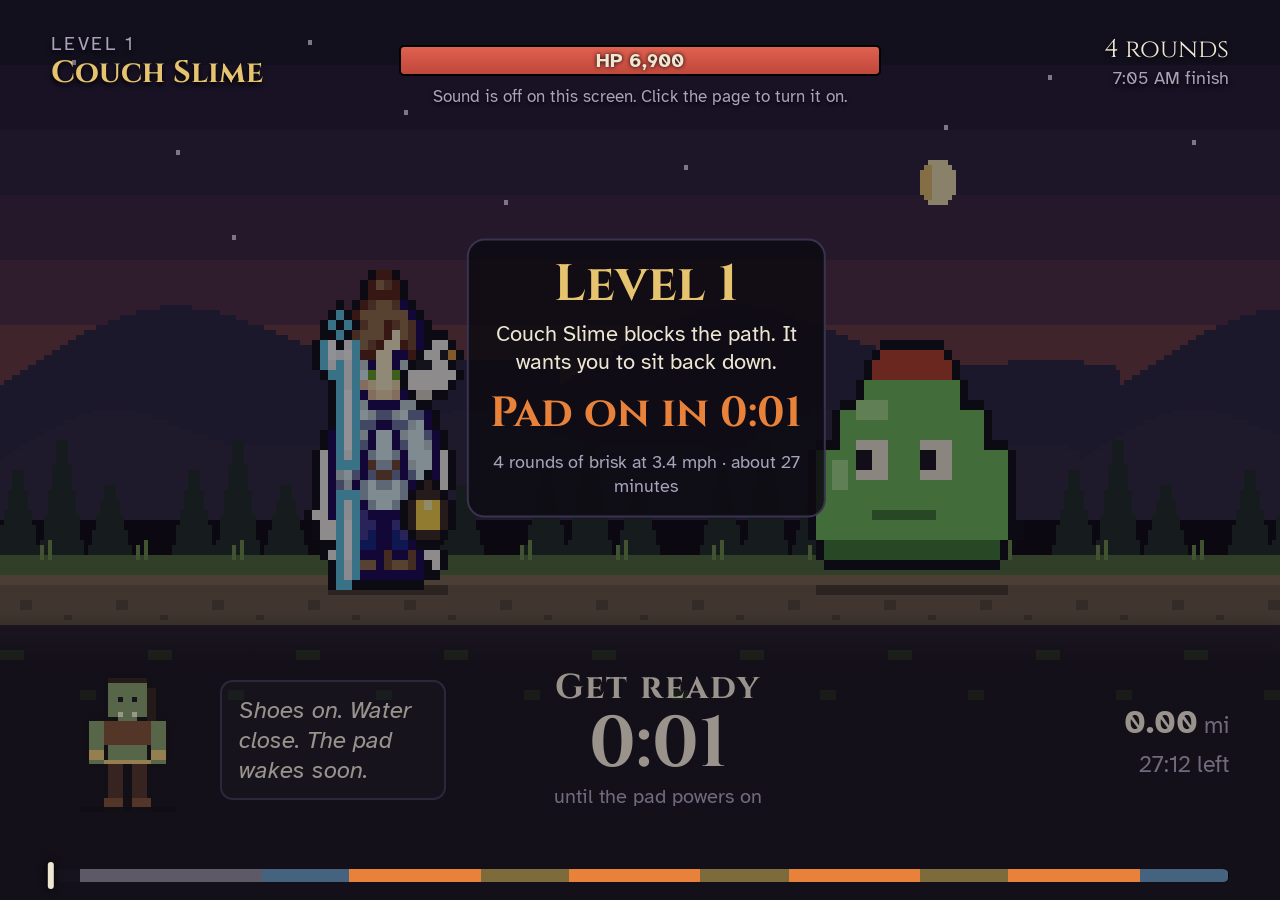
==== commit 355c1010: "battle.html update" ====
--- a/battle.html
+++ b/battle.html
@@ -161,7 +161,7 @@
     ];
     const UNO = {
       bootMs: 300,         // the Uno starting up after the plug turns on
-      warningSec: 30, startPresses: 1, hopOnSec: 60,
+      warningSec: 30, startPresses: 2, wakeMs: 3000, hopOnSec: 60,
       rampPresses: 11, rampSec: 180, warmupMin: 2, cooldownMin: 2,
       pressMs: 150, gapMs: 600,
     };
@@ -185,9 +185,9 @@
       ms += 2000 + lvl * 700 + 2000;                          // low beeps = the level
       ms += Math.ceil(UNO.warningSec / 5) * 5000;             // one beep every 5 seconds
       ms += 900;                                              // three fast beeps
-      const beltOn = ms + UNO.pressMs;                        // ON/OFF: the belt starts at 0.6
+      const beltOn = ms + (UNO.startPresses - 1) * (press + UNO.wakeMs) + UNO.pressMs; // the last ON/OFF press starts the belt at 0.6
       speeds.push({ t: beltOn / 1000, mph: 0.6 });
-      ms += UNO.startPresses * press + 1000;
+      ms += UNO.startPresses * (press + UNO.wakeMs);          // each ON/OFF press, then the wait while the pad wakes
       segs.push({ type: 'boot', start: 0, end: beltOn / 1000 });
 
       let start = beltOn;
